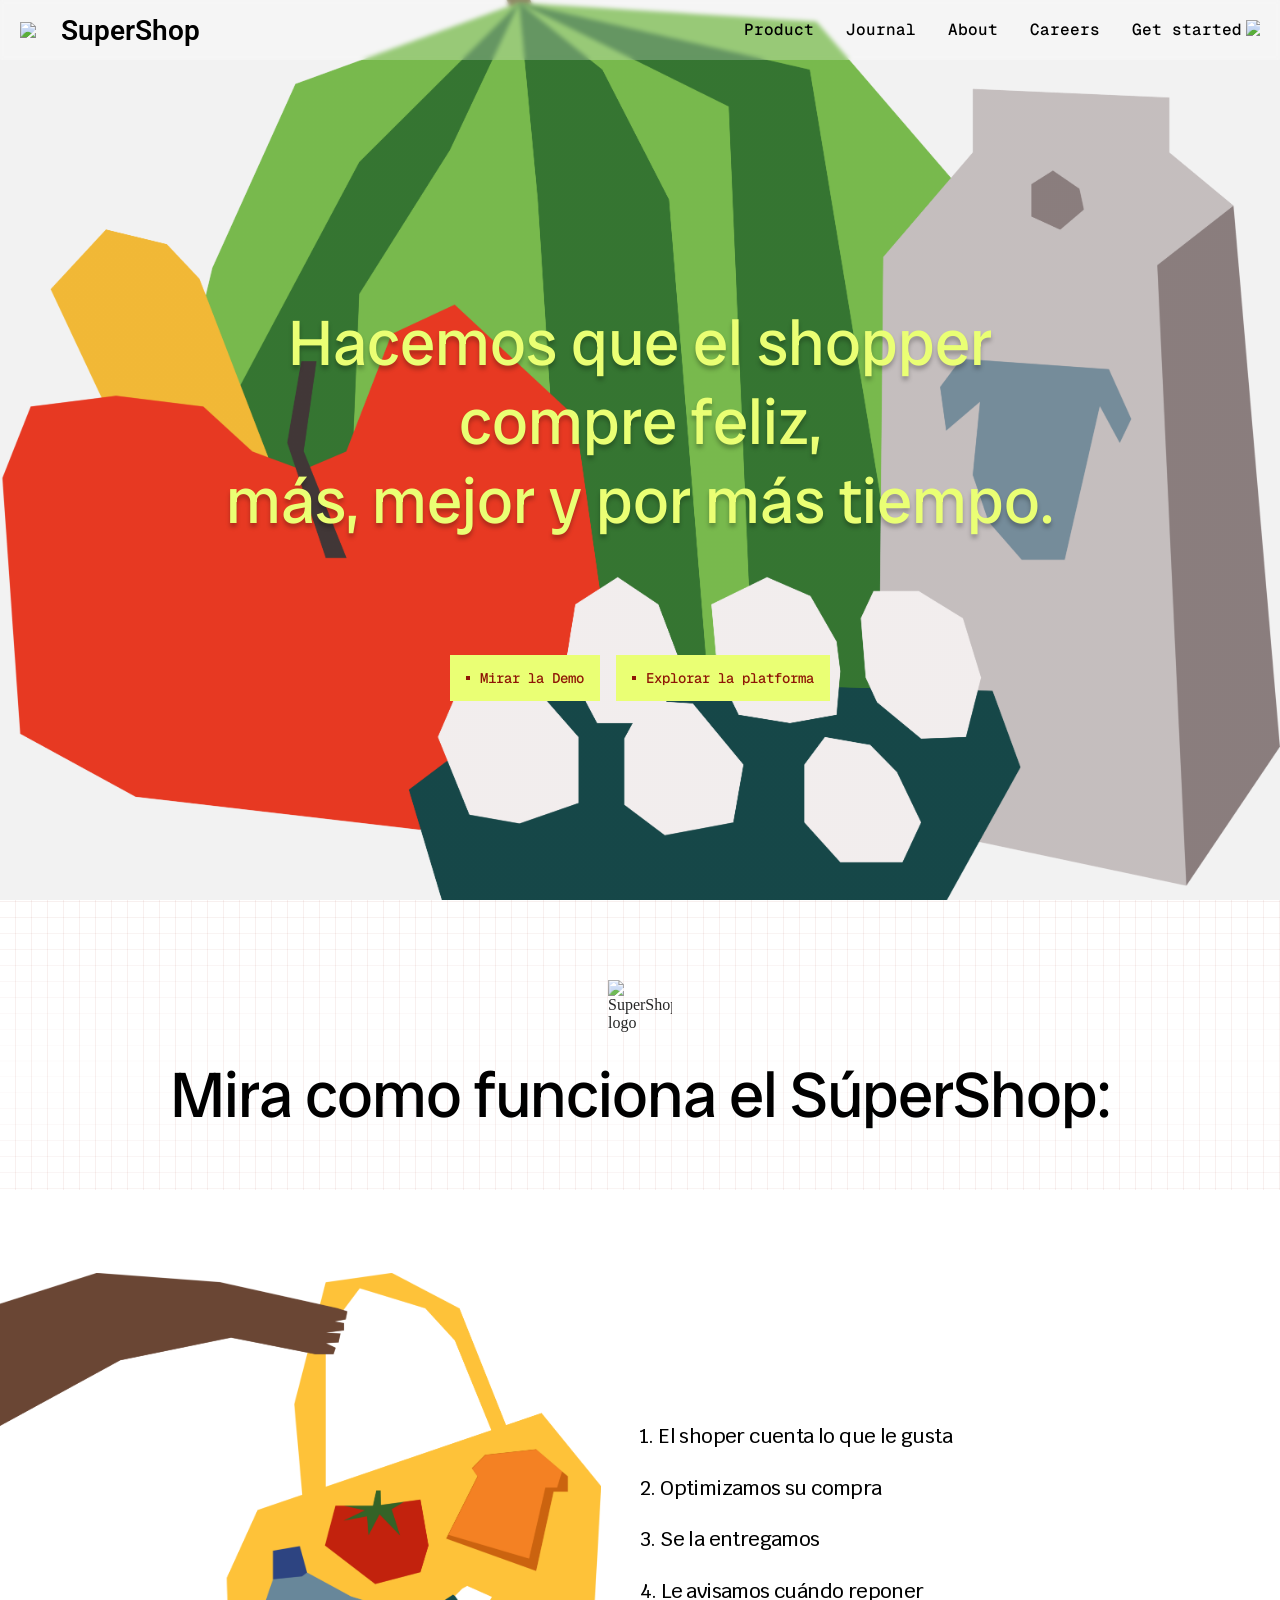
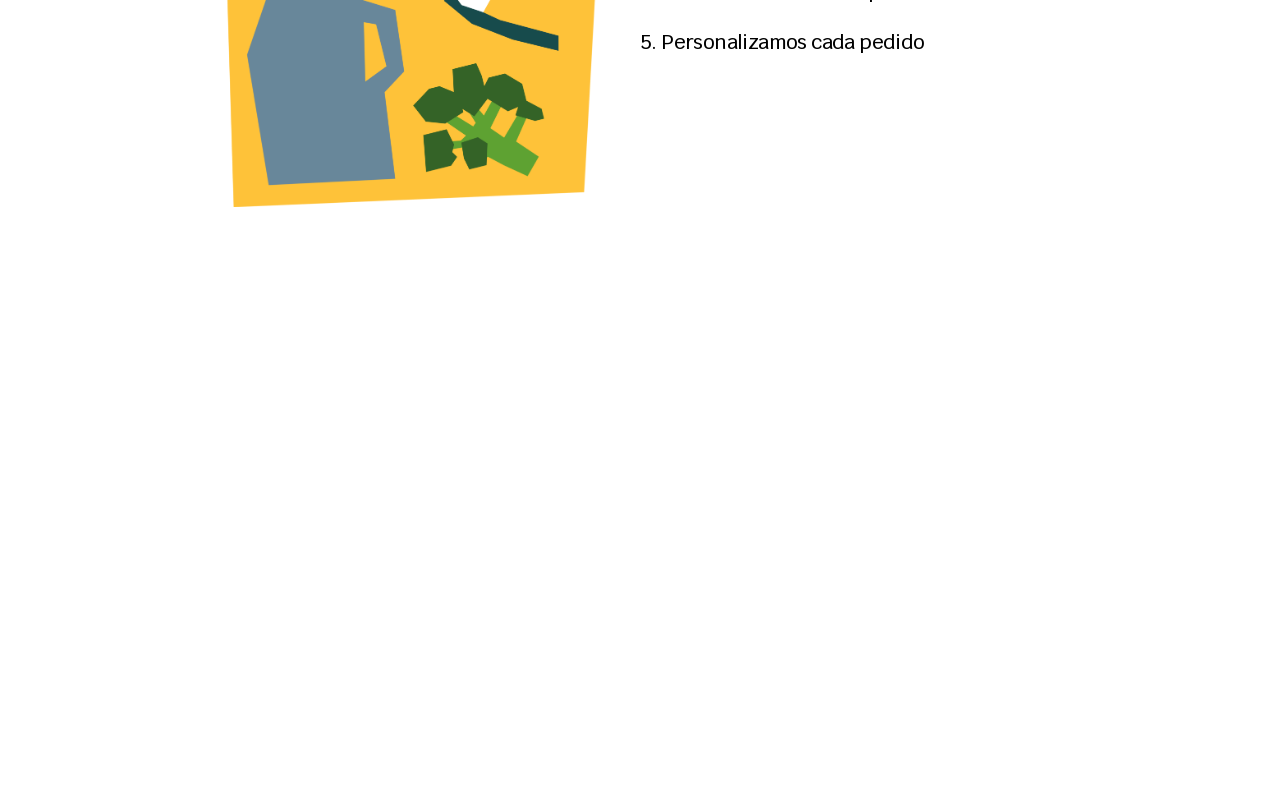
==== docs/index.html @ 5da5b6d5 "change name" ====
<!DOCTYPE html>
<html>
  <head>
    <meta name="viewport" content="width=device-width, initial-scale=1" />
    <meta charset="utf-8" />
    <link rel="icon" type="image/png" href="https://c.animaapp.com/Y5zUzjcR/img/group-23@6x.png" />
    <link rel="stylesheet" href="globals.css" />
    <link rel="stylesheet" href="styleguide.css" />
    <link rel="stylesheet" href="style.css" />
    <link rel="preload" as="image" href="pics/Group%204%20(12).png" />
    <link rel="preload" as="image" href="pics/Group%201-1.png" />
    <link rel="preload" as="image" href="pics/Group%209.png" />
  </head>
  <body>
    <div class="desktop" data-model-id="1:929">
      <div class="navigation">
        <div class="div">
          <img class="group" src="https://c.animaapp.com/Y5zUzjcR/img/group-23@6x.png" />
          <div class="text-wrapper">SuperShop</div>
        </div>
        <div class="navbar">
          <div class="text-wrapper-2">Product</div>
          <div class="text-wrapper-2">Journal</div>
          <div class="text-wrapper-2">About</div>
          <div class="text-wrapper-2">Careers</div>
          <div class="text-link">
            <div class="text-wrapper-2">Get started</div>
            <img class="arrow" src="https://c.animaapp.com/Y5zUzjcR/img/arrow.svg" />
          </div>
        </div>
      </div>
      <div class="hero">
        <div class="hero-information">
          <p class="hacemos-que-el">Hacemos que el shopper compre feliz,<br />más, mejor y por más tiempo.</p>
        </div>
        <div class="button-row">
          <a href="chat.html" class="button-primary">
            <div class="bullet"></div>
            <div class="request-a-demo">Mirar la Demo</div>
          </a>
          <div class="button-primary">
            <div class="bullet"></div>
            <div class="request-a-demo">Explorar la platforma</div>
          </div>
        </div>
      </div>
      <div class="main">
        <div class="heading-como">
          <img class="heading-como-img" src="https://c.animaapp.com/Y5zUzjcR/img/group-23@6x.png" alt="SuperShop logo" />
          <h2 class="heading-como-label">Mira como funciona el SúperShop:</h2>
<!--          <p class="heading-como-sub">Descubre el proceso simple que convierte compradores en clientes felices y recurrentes.</p>-->
        </div>
        <div class="footer-with-bag">
          <div class="frame">
            <p class="element-el-shoper-cunta-lo">
              1. El shoper cuenta lo que le gusta<br /><br />2. Optimizamos su compra<br /><br />3. Se la entregamos<br /><br />4.
              Le avisamos cuándo reponer<br /><br />5. Personalizamos cada pedido
            </p>
          </div>
        </div>
      </div>
      <div class="footer"></div>
    </div>
  </body>
</html>
---- docs/globals.css ----
@import url("https://cdnjs.cloudflare.com/ajax/libs/meyer-reset/2.0/reset.min.css");
@import url("https://fonts.googleapis.com/css?family=Radio+Canada+Big:var(--nav-link-font-weight),var(--heading-1-mari-font-weight)|Geist+Mono:var(--button-text-font-weight)|Krub:var(--heading-3-font-weight)|Roboto:600");
* {
  -webkit-font-smoothing: antialiased;
  box-sizing: border-box;
}
html,
body {
  margin: 0;
  padding: 0;
  width: 100%;
  min-height: 100%;
  overflow-x: hidden;
}
/* a blue color as a generic focus style */
button:focus-visible {
  outline: 2px solid #4a90e2 !important;
  outline: -webkit-focus-ring-color auto 5px !important;
}
a {
  text-decoration: none;
}
---- docs/styleguide.css ----
:root {
  --backgroundbackground-1: rgba(255, 255, 241, 1);
  --textheadline-1: rgba(234, 255, 116, 1);
  --textheadline-2: rgba(142, 22, 6, 1);
  --textbody-1: rgba(0, 0, 0, 1);
  --textparagraph-1: rgba(0, 0, 0, 1);
  --heading-1-mari-font-family: "Radio Canada Big", Helvetica;
  --heading-1-mari-font-weight: 400;
  --heading-1-mari-font-size: 80px;
  --heading-1-mari-letter-spacing: 0px;
  --heading-1-mari-line-height: 79px;
  --heading-1-mari-font-style: normal;
  --button-text-font-family: "Geist Mono", Helvetica;
  --button-text-font-weight: 500;
  --button-text-font-size: 14px;
  --button-text-letter-spacing: 0px;
  --button-text-line-height: 100%;
  --button-text-font-style: normal;
  --heading-3-font-family: "Krub", Helvetica;
  --heading-3-font-weight: 500;
  --heading-3-font-size: 20px;
  --heading-3-letter-spacing: -0.6px;
  --heading-3-line-height: 129.99999523162842%;
  --heading-3-font-style: normal;
  --nav-link-font-family: "Geist Mono", Helvetica;
  --nav-link-font-weight: 500;
  --nav-link-font-size: 16px;
  --nav-link-letter-spacing: 0px;
  --nav-link-line-height: 120.00000476837158%;
  --nav-link-font-style: normal;
}
---- docs/style.css ----
/* ── Background tuning ─────────────────────────────────────────────────────
   Change these variables to reposition/rescale each background image.
   position: "X Y"  e.g. "center", "50% 30%", "left top"
   size:     "cover" | "contain" | "80%" | "120% auto" etc.
   ───────────────────────────────────────────────────────────────────────── */
:root {
  /* Hero (Group 4 — vegetables) */
  --hero-bg-position: center center;
  --hero-bg-size:     cover;

  /* "Mira como funciona" section (Group 1-1 — grid pattern) */
  --como-bg-position: center center;
  --como-bg-size:     cover;

  /* Steps / list section (Group 9) */
  --steps-bg-size: 48% auto;
  --steps-bg-position: -2% center;
  --steps-bg-repeat: no-repeat;

  /* Steps text position — tweak this to slide the text block left/right */
  --steps-text-margin-left: 50%;
}

.desktop .footer-with-bag {
  display: flex;
  flex-direction: column;
  min-height: 700px;
  align-items: center;
  justify-content: center;
  gap: 10px;
  padding: 80px 20px;
  position: relative;
  align-self: stretch;
  width: 100%;
  background-image: url("pics/Group%209.png");
  background-size: var(--steps-bg-size);
  background-position: var(--steps-bg-position);
  background-repeat: var(--steps-bg-repeat);
}

.desktop .hero {
  width: 100%;
  min-height: 100svh;
  gap: 10px;
  background-image: linear-gradient(0deg, rgba(0,0,0,0.05), rgba(0,0,0,0.05)),
    url("pics/Group%204%20(12).png");
  background-size: var(--hero-bg-size);
  background-position: var(--hero-bg-position);
  will-change: transform;
  display: flex;
  flex-direction: column;
  align-items: center;
  justify-content: center;
  position: relative;
  padding: 80px 20px 40px;
  box-sizing: border-box;
}

.desktop .hero-information {
  width: 100%;
  max-width: 900px;
  gap: 20px;
  padding: 0 20px;
  display: flex;
  flex-direction: column;
  align-items: center;
  justify-content: center;
  position: relative;
}

.desktop .hacemos-que-el {
  position: relative;
  width: 100%;
  max-width: 860px;
  text-shadow: 0px 4px 4px #00000040;
  font-family: var(--heading-1-mari-font-family);
  font-weight: var(--heading-1-mari-font-weight);
  color: var(--textheadline-1);
  font-size: clamp(2rem, 5vw, var(--heading-1-mari-font-size));
  text-align: center;
  letter-spacing: var(--heading-1-mari-letter-spacing);
  line-height: var(--heading-1-mari-line-height);
  font-style: var(--heading-1-mari-font-style);
}

.desktop .button-row {
  gap: 16px;
  display: inline-flex;
  align-items: center;
  position: relative;
  flex: 0 0 auto;
  margin-top: 40px;
}

.desktop .button-primary {
  justify-content: center;
  gap: 10px;
  padding: 16px;
  background-color: var(--textheadline-1);
  display: inline-flex;
  align-items: center;
  text-decoration: none;
  position: relative;
  flex: 0 0 auto;
  cursor: pointer;
  transition: transform 0.2s ease, box-shadow 0.2s ease;
}

.desktop .button-primary:hover {
  transform: scale(1.07);
  box-shadow: 0px 6px 16px rgba(0, 0, 0, 0.25);
}

.desktop .button-primary:active {
  transform: scale(1.03);
}

.desktop .bullet {
  position: relative;
  width: 4px;
  height: 4px;
  background-color: var(--textheadline-2);
  aspect-ratio: 1;
}

.desktop .request-a-demo {
  position: relative;
  width: fit-content;
  font-family: var(--button-text-font-family);
  font-weight: var(--button-text-font-weight);
  color: var(--textheadline-2);
  font-size: var(--button-text-font-size);
  letter-spacing: var(--button-text-letter-spacing);
  line-height: var(--button-text-line-height);
  white-space: nowrap;
  font-style: var(--button-text-font-style);
}

.desktop .main {
  display: flex;
  flex-direction: column;
  align-items: flex-start;
  position: relative;
  align-self: stretch;
  width: 100%;
  flex: 0 0 auto;
}

.desktop .heading-como {
  position: relative;
  width: 100%;
  flex: 0 0 auto;
  display: flex;
  flex-direction: column;
  align-items: center;
  justify-content: center;
  gap: 20px;
  padding: 80px 40px 60px;
  background-image: url("pics/Group%201-1.png");
  background-size: var(--como-bg-size);
  background-position: var(--como-bg-position);
  will-change: transform;
}

.desktop .heading-como-img {
  width: 64px;
  height: auto;
  margin-bottom: 8px;
  opacity: 0.85;
}

.desktop .heading-como-label {
  font-family: var(--heading-1-mari-font-family);
  font-weight: 400;
  font-size: clamp(2rem, 5vw, 64px);
  line-height: 1.1;
  letter-spacing: -1px;
  color: #000000;
  text-align: center;
  margin: 0;
}

.desktop .heading-como-sub {
  font-family: var(--heading-3-font-family);
  font-weight: var(--heading-3-font-weight);
  font-size: 20px;
  line-height: 1.5;
  color: var(--textparagraph-1);
  text-align: center;
  max-width: 600px;
  margin: 0;
  opacity: 0.8;
}

.desktop .footer-with-bag {
  display: flex;
  flex-direction: column;
  min-height: 700px;
  align-items: center;
  justify-content: center;
  gap: 10px;
  padding: 80px 20px;
  position: relative;
  align-self: stretch;
  width: 100%;
  background-image: url("pics/Group%209.png");
  background-size: var(--steps-bg-size);
  background-position: var(--steps-bg-position);
  will-change: transform;
}

.desktop .frame {
  display: flex;
  justify-content: flex-end;
  padding: 0 5%;
  align-self: stretch;
  width: 100%;
  align-items: center;
  position: relative;
  flex: 0 0 auto;
}

.desktop .element-el-shoper-cunta-lo {
  position: relative;
  width: 100%;
  max-width: 615px;
  margin-left: var(--steps-text-margin-left);
  font-family: var(--heading-3-font-family);
  font-weight: var(--heading-3-font-weight);
  color: var(--textbody-1);
  font-size: clamp(1rem, 2.5vw, var(--heading-3-font-size));
  letter-spacing: var(--heading-3-letter-spacing);
  line-height: var(--heading-3-line-height);
  font-style: var(--heading-3-font-style);
}

.desktop .footer {
  position: relative;
  align-self: stretch;
  width: 100%;
  min-height: 300px;
  height: clamp(300px, 40vw, 666px);
  background-image: url(https://c.animaapp.com/Y5zUzjcR/img/footer.png);
  background-size: cover;
  background-position: 50% 50%;
}

.desktop .navigation {
  display: flex;
  width: 100%;
  min-height: 60px;
  align-items: center;
  justify-content: space-between;
  padding: 12px 20px;
  position: fixed;
  top: 0;
  left: 0;
  right: 0;
  background-color: #ffffff3d;
  backdrop-filter: blur(2px) brightness(100%);
  -webkit-backdrop-filter: blur(2px) brightness(100%);
  flex-wrap: wrap;
  gap: 10px;
  z-index: 100;
  box-sizing: border-box;
}

.desktop .div {
  display: inline-flex;
  height: auto;
  gap: 6px;
  align-items: center;
  position: relative;
  flex: 0 0 auto;
}

.desktop .group {
  position: relative;
  width: 35px;
  height: auto;
}

.desktop .text-wrapper {
  position: relative;
  width: fit-content;
  font-family: "Roboto", Helvetica;
  font-weight: 600;
  color: var(--textbody-1);
  font-size: 28px;
  letter-spacing: 0;
  line-height: normal;
}

.desktop .navbar {
  display: flex;
  align-items: center;
  gap: 32px;
  position: relative;
  flex-wrap: wrap;
}

.desktop .text-wrapper-2 {
  position: relative;
  width: fit-content;
  font-family: var(--nav-link-font-family);
  font-weight: var(--nav-link-font-weight);
  color: var(--textparagraph-1);
  font-size: var(--nav-link-font-size);
  letter-spacing: var(--nav-link-letter-spacing);
  line-height: var(--nav-link-line-height);
  white-space: nowrap;
  font-style: var(--nav-link-font-style);
}

.desktop .text-link {
  display: inline-flex;
  align-items: center;
  justify-content: center;
  gap: 4px;
  position: relative;
  flex: 0 0 auto;
}

.desktop .arrow {
  position: relative;
  align-self: stretch;
  width: 14px;
}

/* ── Tablet (≤ 768px) ── */
@media (max-width: 768px) {
  .desktop .hacemos-que-el {
    font-size: clamp(1.5rem, 6vw, 2.5rem);
  }

  .desktop .button-row {
    flex-wrap: wrap;
    justify-content: center;
  }

  .desktop .heading-como {
    padding: 60px 20px 40px;
  }

  .desktop .navbar {
    gap: 10px;
  }

  .desktop .text-wrapper-2 {
    font-size: 13px;
  }

  .desktop .footer-with-bag {
    padding: 60px 20px;
    min-height: 400px;
  }
}

/* ── Mobile (≤ 480px) ── */
@media (max-width: 480px) {
  .desktop .hero {
    padding: 100px 16px 40px;
    min-height: 100svh;
  }

  .desktop .hacemos-que-el {
    font-size: clamp(1.25rem, 7vw, 2rem);
  }

  .desktop .button-row {
    flex-direction: column;
    width: 100%;
    align-items: stretch;
  }

  .desktop .button-primary {
    justify-content: center;
    width: 100%;
  }

  .desktop .navigation {
    padding: 10px 16px;
  }

  .desktop .navbar {
    gap: 8px;
  }

  .desktop .text-wrapper-2 {
    font-size: 12px;
  }

  .desktop .heading-como-label {
    font-size: clamp(1.6rem, 8vw, 2.5rem);
  }

  .desktop .heading-como-sub {
    font-size: 16px;
  }

  .desktop .footer-with-bag {
    min-height: 300px;
    padding: 40px 16px;
  }

  .desktop .element-el-shoper-cunta-lo {
    font-size: clamp(0.9rem, 4vw, 1.1rem);
  }
}
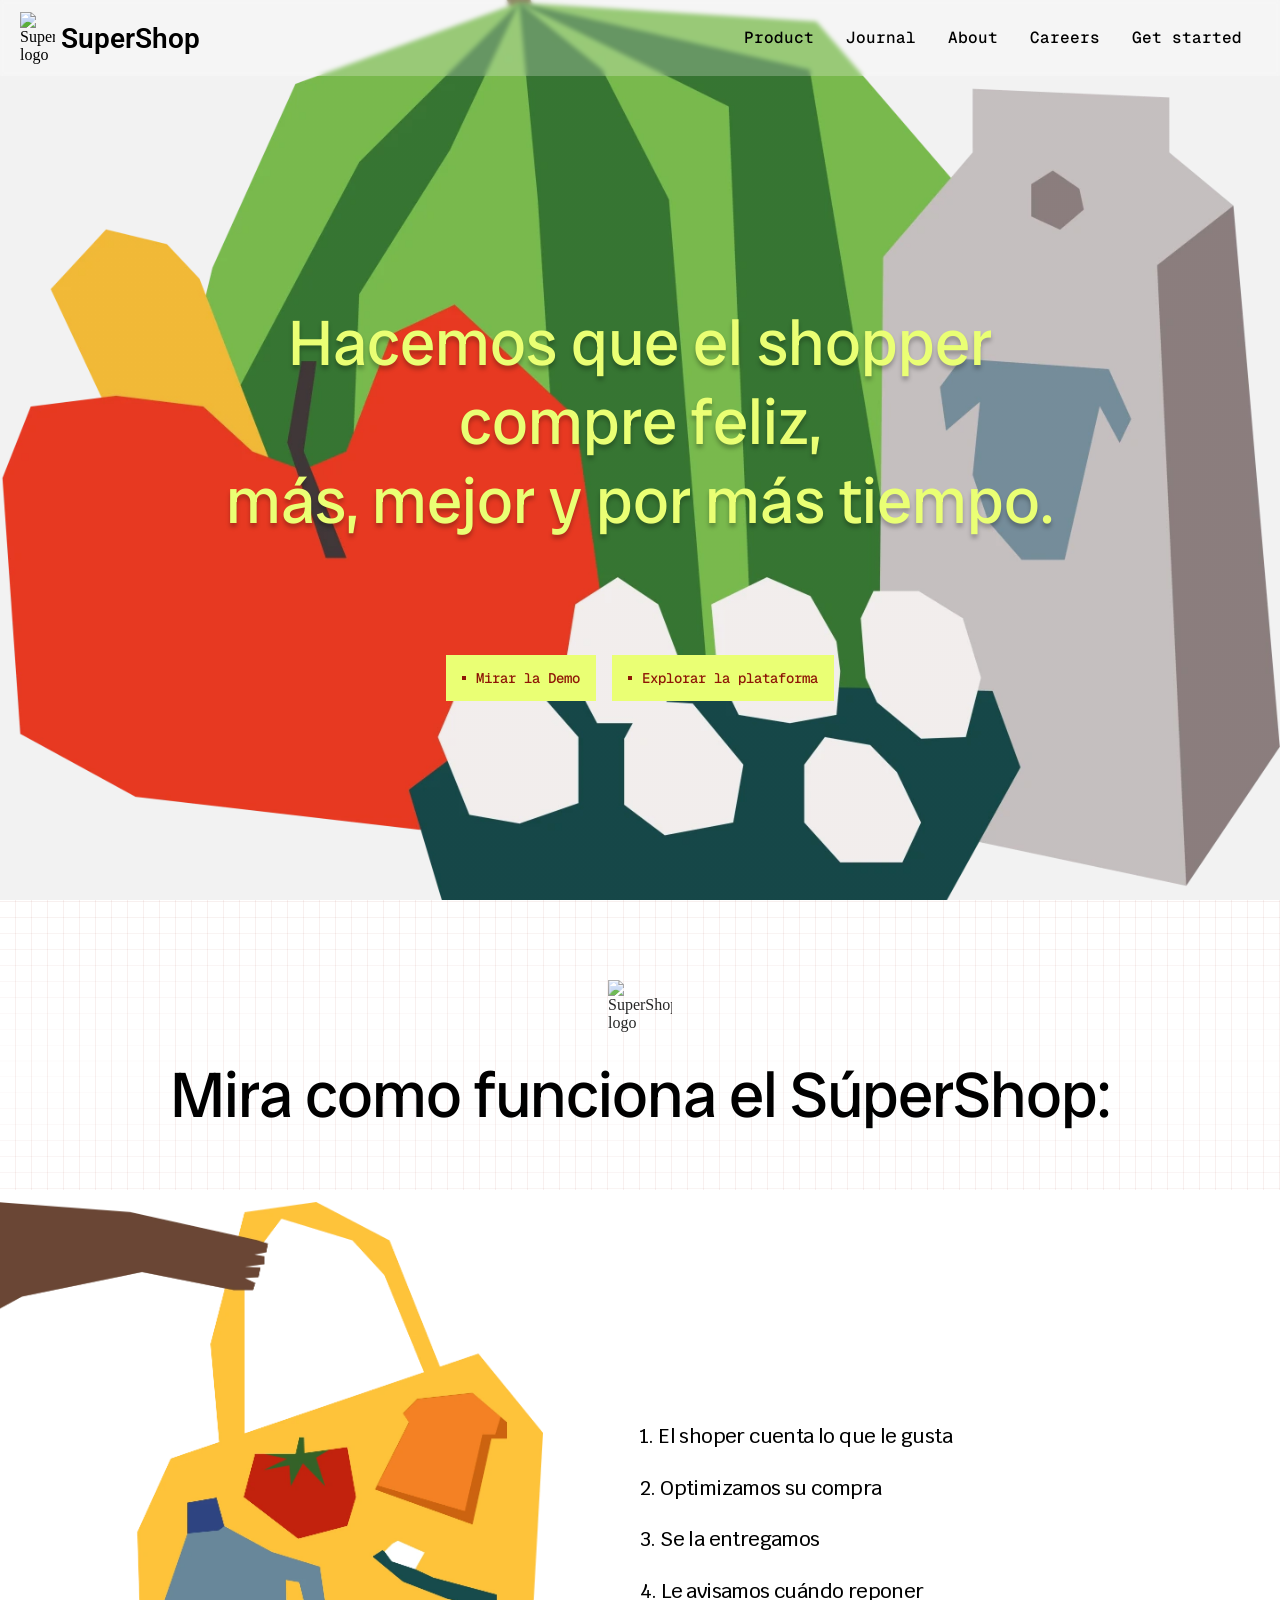
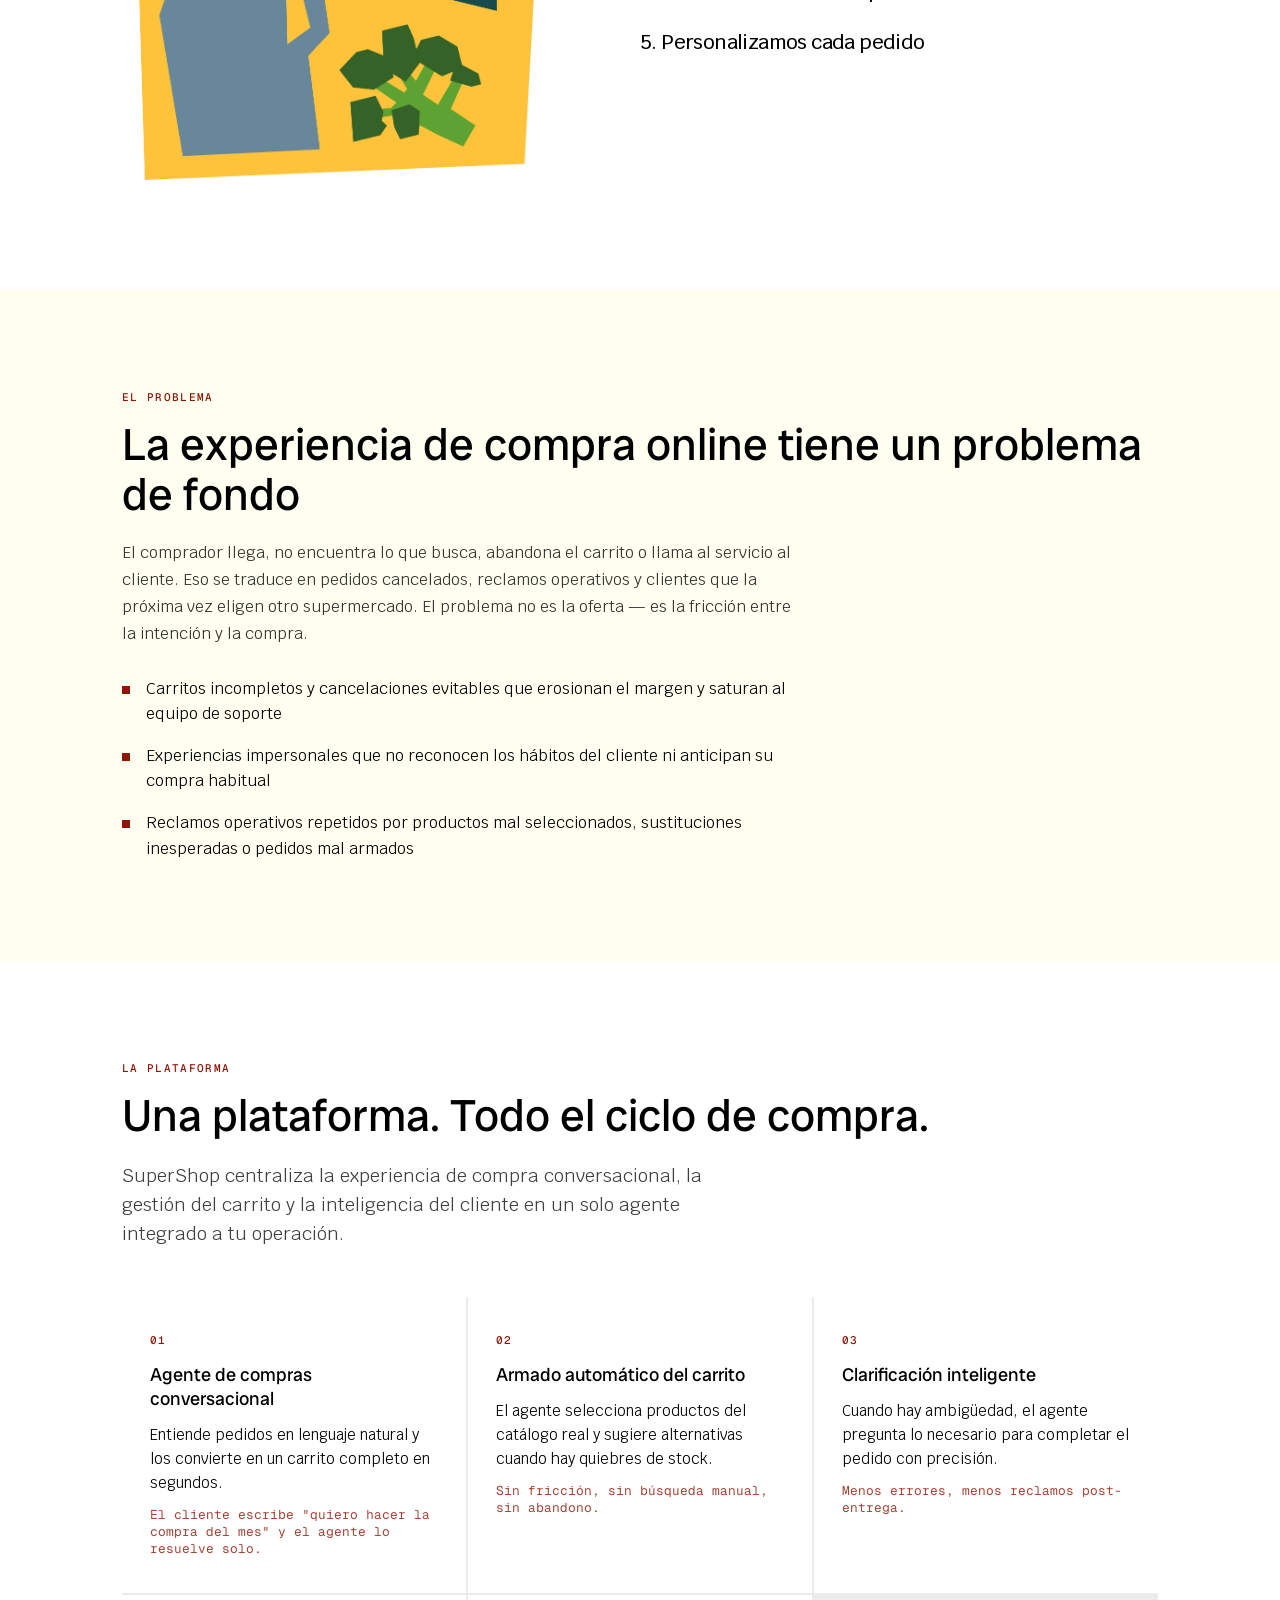
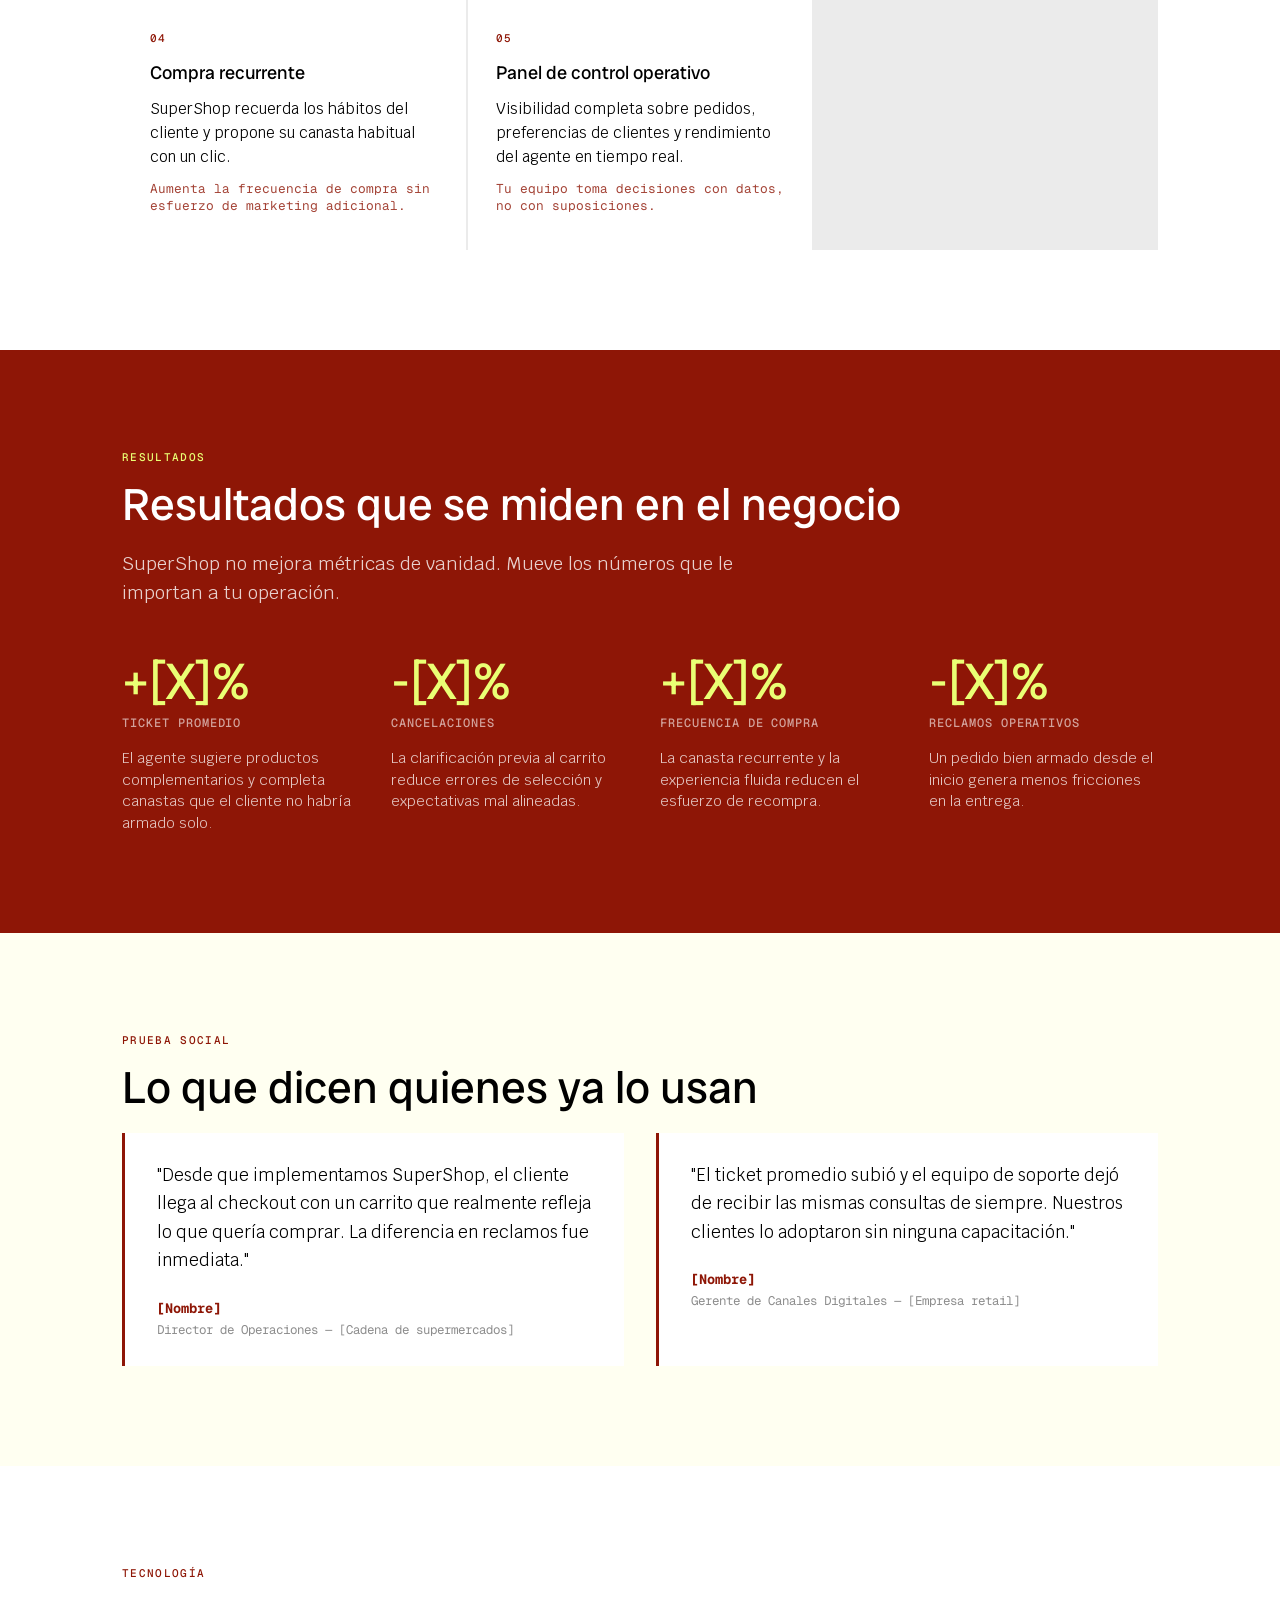
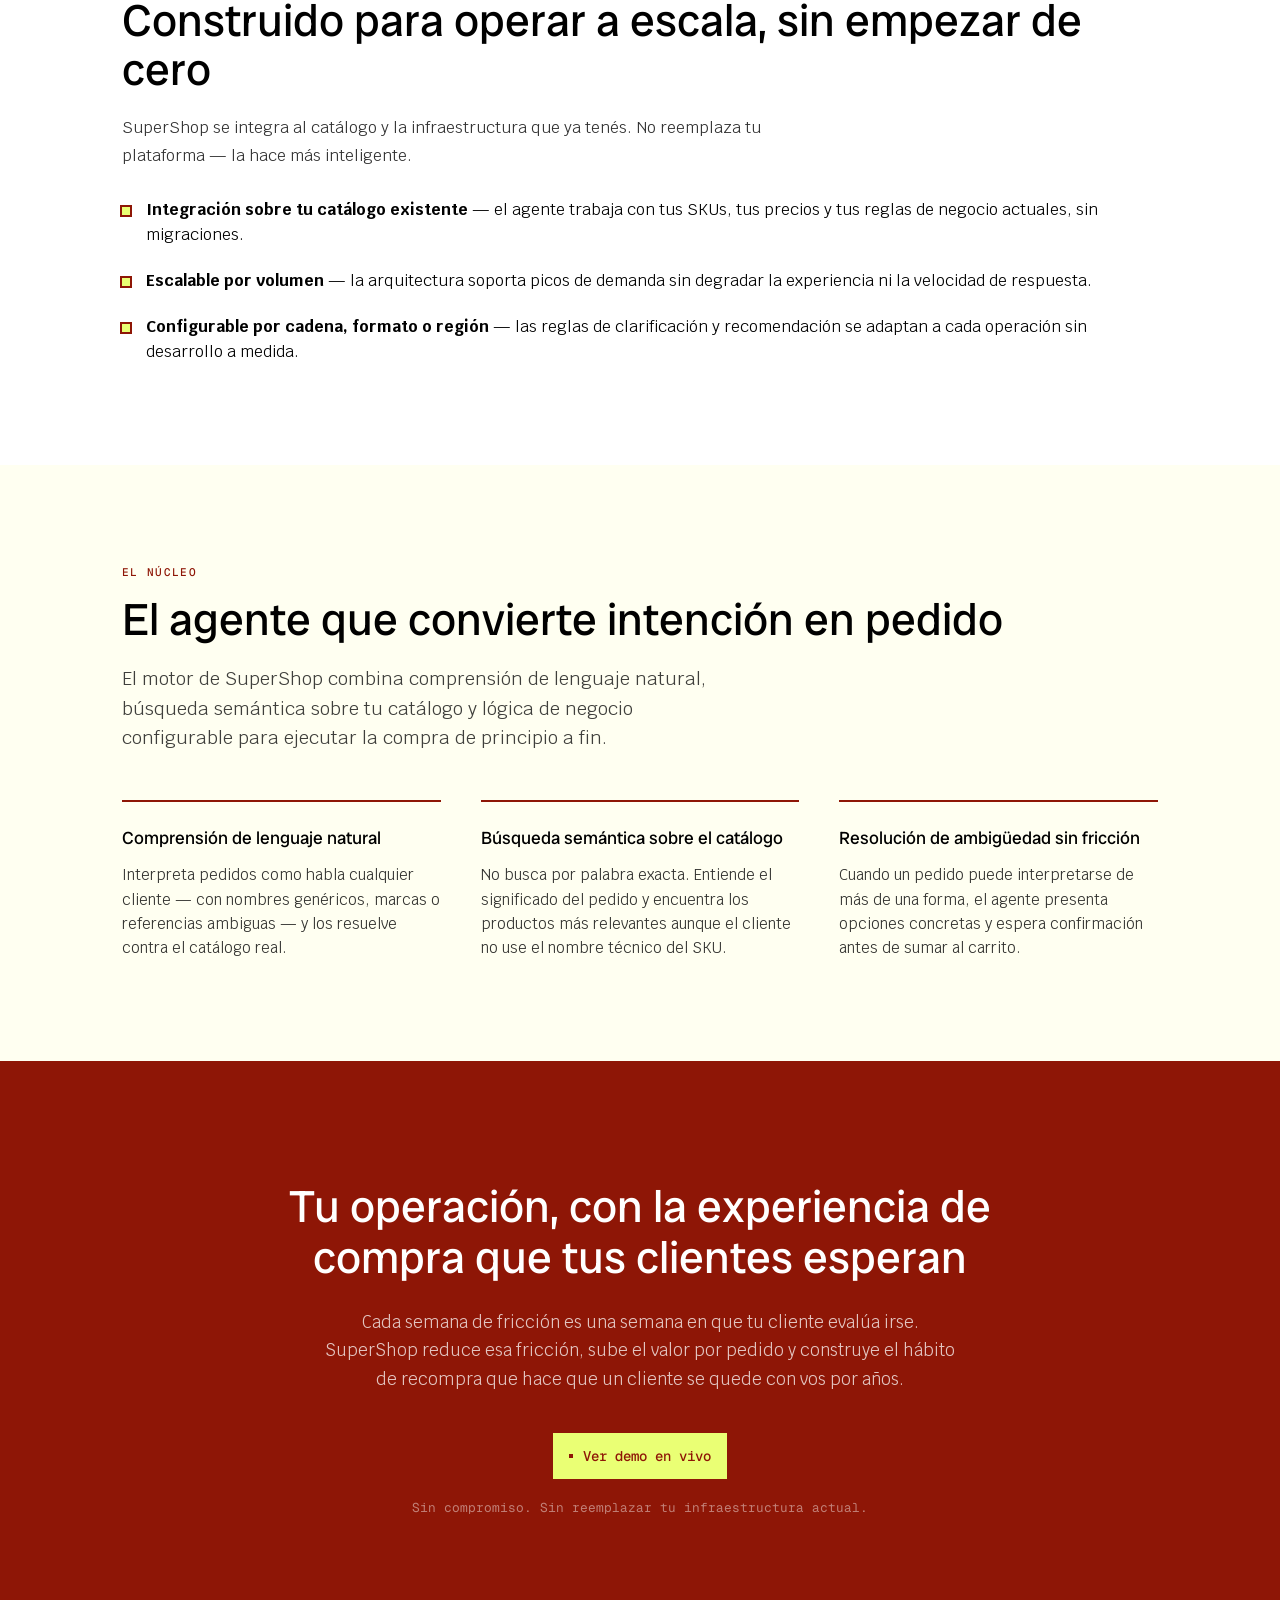
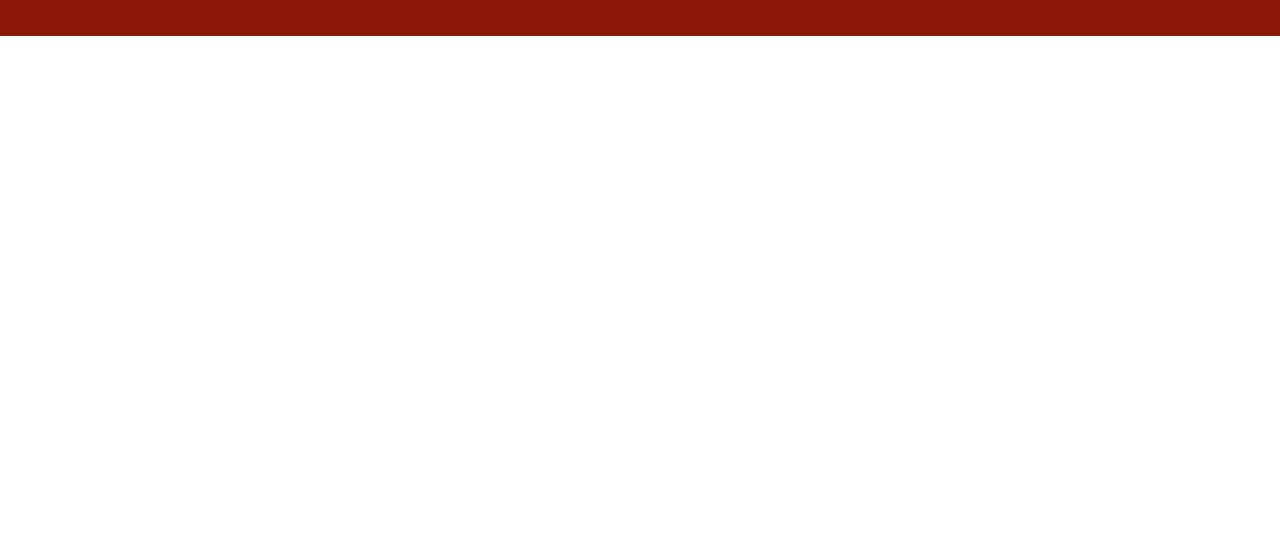
==== commit 94e886de: "Update docs" ====
--- a/docs/index.html
+++ b/docs/index.html
@@ -1,33 +1,34 @@
 <!DOCTYPE html>
-<html>
+<html lang="es">
   <head>
     <meta name="viewport" content="width=device-width, initial-scale=1" />
     <meta charset="utf-8" />
+    <title>SuperShop — Hacemos que el shopper compre feliz</title>
     <link rel="icon" type="image/png" href="https://c.animaapp.com/Y5zUzjcR/img/group-23@6x.png" />
     <link rel="stylesheet" href="globals.css" />
     <link rel="stylesheet" href="styleguide.css" />
     <link rel="stylesheet" href="style.css" />
-    <link rel="preload" as="image" href="pics/Group%204%20(12).png" />
-    <link rel="preload" as="image" href="pics/Group%201-1.png" />
+    <link rel="preload" as="image" href="pics/hero-1440.webp" type="image/webp" media="(min-width: 769px)" />
+    <link rel="preload" as="image" href="pics/hero-768.webp" type="image/webp" media="(max-width: 768px)" />
     <link rel="preload" as="image" href="pics/Group%209.png" />
   </head>
   <body>
     <div class="desktop" data-model-id="1:929">
       <div class="navigation">
         <div class="div">
-          <img class="group" src="https://c.animaapp.com/Y5zUzjcR/img/group-23@6x.png" />
+          <img class="group" src="https://c.animaapp.com/Y5zUzjcR/img/group-23@6x.png" alt="SuperShop logo" />
           <div class="text-wrapper">SuperShop</div>
         </div>
-        <div class="navbar">
-          <div class="text-wrapper-2">Product</div>
-          <div class="text-wrapper-2">Journal</div>
-          <div class="text-wrapper-2">About</div>
-          <div class="text-wrapper-2">Careers</div>
-          <div class="text-link">
-            <div class="text-wrapper-2">Get started</div>
-            <img class="arrow" src="https://c.animaapp.com/Y5zUzjcR/img/arrow.svg" />
-          </div>
-        </div>
+        <nav class="navbar" aria-label="Main navigation">
+          <a href="#" class="text-wrapper-2">Product</a>
+          <a href="#" class="text-wrapper-2">Journal</a>
+          <a href="#" class="text-wrapper-2">About</a>
+          <a href="#" class="text-wrapper-2">Careers</a>
+          <a href="chat.html" class="text-link">
+            <span class="text-wrapper-2">Get started</span>
+            <img class="arrow" src="https://c.animaapp.com/Y5zUzjcR/img/arrow.svg" alt="" aria-hidden="true" />
+          </a>
+        </nav>
       </div>
       <div class="hero">
         <div class="hero-information">
@@ -38,17 +39,16 @@
             <div class="bullet"></div>
             <div class="request-a-demo">Mirar la Demo</div>
           </a>
-          <div class="button-primary">
+          <button class="button-primary" type="button">
             <div class="bullet"></div>
-            <div class="request-a-demo">Explorar la platforma</div>
-          </div>
+            <div class="request-a-demo">Explorar la plataforma</div>
+          </button>
         </div>
       </div>
       <div class="main">
         <div class="heading-como">
           <img class="heading-como-img" src="https://c.animaapp.com/Y5zUzjcR/img/group-23@6x.png" alt="SuperShop logo" />
           <h2 class="heading-como-label">Mira como funciona el SúperShop:</h2>
-<!--          <p class="heading-como-sub">Descubre el proceso simple que convierte compradores en clientes felices y recurrentes.</p>-->
         </div>
         <div class="footer-with-bag">
           <div class="frame">
@@ -59,6 +59,170 @@
           </div>
         </div>
       </div>
+      <!-- Sección A — Problema -->
+      <section class="lp-problem">
+        <div class="lp-container">
+          <p class="lp-eyebrow">El problema</p>
+          <h2 class="lp-heading">La experiencia de compra online tiene un problema de fondo</h2>
+          <p class="lp-body">El comprador llega, no encuentra lo que busca, abandona el carrito o llama al servicio al cliente. Eso se traduce en pedidos cancelados, reclamos operativos y clientes que la próxima vez eligen otro supermercado. El problema no es la oferta — es la fricción entre la intención y la compra.</p>
+          <ul class="lp-bullets">
+            <li>Carritos incompletos y cancelaciones evitables que erosionan el margen y saturan al equipo de soporte</li>
+            <li>Experiencias impersonales que no reconocen los hábitos del cliente ni anticipan su compra habitual</li>
+            <li>Reclamos operativos repetidos por productos mal seleccionados, sustituciones inesperadas o pedidos mal armados</li>
+          </ul>
+        </div>
+      </section>
+
+      <!-- Sección B — Features -->
+      <section class="lp-features">
+        <div class="lp-container">
+          <p class="lp-eyebrow">La plataforma</p>
+          <h2 class="lp-heading">Una plataforma. Todo el ciclo de compra.</h2>
+          <p class="lp-subheading">SuperShop centraliza la experiencia de compra conversacional, la gestión del carrito y la inteligencia del cliente en un solo agente integrado a tu operación.</p>
+          <div class="lp-cards">
+            <div class="lp-card">
+              <span class="lp-card__num">01</span>
+              <h3 class="lp-card__title">Agente de compras conversacional</h3>
+              <p class="lp-card__body">Entiende pedidos en lenguaje natural y los convierte en un carrito completo en segundos.</p>
+              <p class="lp-card__support">El cliente escribe "quiero hacer la compra del mes" y el agente lo resuelve solo.</p>
+            </div>
+            <div class="lp-card">
+              <span class="lp-card__num">02</span>
+              <h3 class="lp-card__title">Armado automático del carrito</h3>
+              <p class="lp-card__body">El agente selecciona productos del catálogo real y sugiere alternativas cuando hay quiebres de stock.</p>
+              <p class="lp-card__support">Sin fricción, sin búsqueda manual, sin abandono.</p>
+            </div>
+            <div class="lp-card">
+              <span class="lp-card__num">03</span>
+              <h3 class="lp-card__title">Clarificación inteligente</h3>
+              <p class="lp-card__body">Cuando hay ambigüedad, el agente pregunta lo necesario para completar el pedido con precisión.</p>
+              <p class="lp-card__support">Menos errores, menos reclamos post-entrega.</p>
+            </div>
+            <div class="lp-card">
+              <span class="lp-card__num">04</span>
+              <h3 class="lp-card__title">Compra recurrente</h3>
+              <p class="lp-card__body">SuperShop recuerda los hábitos del cliente y propone su canasta habitual con un clic.</p>
+              <p class="lp-card__support">Aumenta la frecuencia de compra sin esfuerzo de marketing adicional.</p>
+            </div>
+            <div class="lp-card">
+              <span class="lp-card__num">05</span>
+              <h3 class="lp-card__title">Panel de control operativo</h3>
+              <p class="lp-card__body">Visibilidad completa sobre pedidos, preferencias de clientes y rendimiento del agente en tiempo real.</p>
+              <p class="lp-card__support">Tu equipo toma decisiones con datos, no con suposiciones.</p>
+            </div>
+          </div>
+        </div>
+      </section>
+
+      <!-- Sección C — Métricas -->
+      <section class="lp-metrics">
+        <div class="lp-container">
+          <p class="lp-eyebrow lp-eyebrow--light">Resultados</p>
+          <h2 class="lp-heading lp-heading--light">Resultados que se miden en el negocio</h2>
+          <p class="lp-subheading lp-subheading--light">SuperShop no mejora métricas de vanidad. Mueve los números que le importan a tu operación.</p>
+          <div class="lp-metrics__grid">
+            <div class="lp-metric">
+              <span class="lp-metric__num">+[X]%</span>
+              <span class="lp-metric__label">ticket promedio</span>
+              <p class="lp-metric__desc">El agente sugiere productos complementarios y completa canastas que el cliente no habría armado solo.</p>
+            </div>
+            <div class="lp-metric">
+              <span class="lp-metric__num">-[X]%</span>
+              <span class="lp-metric__label">cancelaciones</span>
+              <p class="lp-metric__desc">La clarificación previa al carrito reduce errores de selección y expectativas mal alineadas.</p>
+            </div>
+            <div class="lp-metric">
+              <span class="lp-metric__num">+[X]%</span>
+              <span class="lp-metric__label">frecuencia de compra</span>
+              <p class="lp-metric__desc">La canasta recurrente y la experiencia fluida reducen el esfuerzo de recompra.</p>
+            </div>
+            <div class="lp-metric">
+              <span class="lp-metric__num">-[X]%</span>
+              <span class="lp-metric__label">reclamos operativos</span>
+              <p class="lp-metric__desc">Un pedido bien armado desde el inicio genera menos fricciones en la entrega.</p>
+            </div>
+          </div>
+        </div>
+      </section>
+
+      <!-- Sección D — Testimonios -->
+      <section class="lp-testimonials">
+        <div class="lp-container">
+          <p class="lp-eyebrow">Prueba social</p>
+          <h2 class="lp-heading">Lo que dicen quienes ya lo usan</h2>
+          <div class="lp-testimonials__grid">
+            <blockquote class="lp-testimonial">
+              <p class="lp-testimonial__quote">"Desde que implementamos SuperShop, el cliente llega al checkout con un carrito que realmente refleja lo que quería comprar. La diferencia en reclamos fue inmediata."</p>
+              <footer class="lp-testimonial__footer">
+                <strong>[Nombre]</strong>
+                <span>Director de Operaciones — [Cadena de supermercados]</span>
+              </footer>
+            </blockquote>
+            <blockquote class="lp-testimonial">
+              <p class="lp-testimonial__quote">"El ticket promedio subió y el equipo de soporte dejó de recibir las mismas consultas de siempre. Nuestros clientes lo adoptaron sin ninguna capacitación."</p>
+              <footer class="lp-testimonial__footer">
+                <strong>[Nombre]</strong>
+                <span>Gerente de Canales Digitales — [Empresa retail]</span>
+              </footer>
+            </blockquote>
+          </div>
+        </div>
+      </section>
+
+      <!-- Sección E — Tecnología -->
+      <section class="lp-tech">
+        <div class="lp-container lp-tech__inner">
+          <div class="lp-tech__text">
+            <p class="lp-eyebrow">Tecnología</p>
+            <h2 class="lp-heading">Construido para operar a escala, sin empezar de cero</h2>
+            <p class="lp-body">SuperShop se integra al catálogo y la infraestructura que ya tenés. No reemplaza tu plataforma — la hace más inteligente.</p>
+            <ul class="lp-tech__bullets">
+              <li><strong>Integración sobre tu catálogo existente</strong> — el agente trabaja con tus SKUs, tus precios y tus reglas de negocio actuales, sin migraciones.</li>
+              <li><strong>Escalable por volumen</strong> — la arquitectura soporta picos de demanda sin degradar la experiencia ni la velocidad de respuesta.</li>
+              <li><strong>Configurable por cadena, formato o región</strong> — las reglas de clarificación y recomendación se adaptan a cada operación sin desarrollo a medida.</li>
+            </ul>
+          </div>
+        </div>
+      </section>
+
+      <!-- Sección F — Motor -->
+      <section class="lp-engine">
+        <div class="lp-container">
+          <p class="lp-eyebrow">El núcleo</p>
+          <h2 class="lp-heading">El agente que convierte intención en pedido</h2>
+          <p class="lp-subheading">El motor de SuperShop combina comprensión de lenguaje natural, búsqueda semántica sobre tu catálogo y lógica de negocio configurable para ejecutar la compra de principio a fin.</p>
+          <div class="lp-engine__grid">
+            <div class="lp-engine__block">
+              <h3 class="lp-engine__title">Comprensión de lenguaje natural</h3>
+              <p class="lp-engine__desc">Interpreta pedidos como habla cualquier cliente — con nombres genéricos, marcas o referencias ambiguas — y los resuelve contra el catálogo real.</p>
+            </div>
+            <div class="lp-engine__block">
+              <h3 class="lp-engine__title">Búsqueda semántica sobre el catálogo</h3>
+              <p class="lp-engine__desc">No busca por palabra exacta. Entiende el significado del pedido y encuentra los productos más relevantes aunque el cliente no use el nombre técnico del SKU.</p>
+            </div>
+            <div class="lp-engine__block">
+              <h3 class="lp-engine__title">Resolución de ambigüedad sin fricción</h3>
+              <p class="lp-engine__desc">Cuando un pedido puede interpretarse de más de una forma, el agente presenta opciones concretas y espera confirmación antes de sumar al carrito.</p>
+            </div>
+          </div>
+        </div>
+      </section>
+
+      <!-- Sección G — CTA final -->
+      <section class="lp-cta-final">
+        <div class="lp-container">
+          <h2 class="lp-cta-final__heading">Tu operación, con la experiencia de compra que tus clientes esperan</h2>
+          <p class="lp-cta-final__body">Cada semana de fricción es una semana en que tu cliente evalúa irse. SuperShop reduce esa fricción, sube el valor por pedido y construye el hábito de recompra que hace que un cliente se quede con vos por años.</p>
+          <div class="lp-cta-final__actions">
+            <a href="chat.html" class="button-primary">
+              <div class="bullet"></div>
+              <div class="request-a-demo">Ver demo en vivo</div>
+            </a>
+          </div>
+          <p class="lp-cta-final__reassurance">Sin compromiso. Sin reemplazar tu infraestructura actual.</p>
+        </div>
+      </section>
+
       <div class="footer"></div>
     </div>
   </body>
--- a/docs/globals.css
+++ b/docs/globals.css
@@ -1,5 +1,5 @@
 @import url("https://cdnjs.cloudflare.com/ajax/libs/meyer-reset/2.0/reset.min.css");
-@import url("https://fonts.googleapis.com/css?family=Radio+Canada+Big:var(--nav-link-font-weight),var(--heading-1-mari-font-weight)|Geist+Mono:var(--button-text-font-weight)|Krub:var(--heading-3-font-weight)|Roboto:600");
+@import url("https://fonts.googleapis.com/css2?family=Radio+Canada+Big:wght@400;500;700&family=Geist+Mono:wght@400;500;700&family=Krub:wght@400;500&family=Roboto:wght@600&family=DotGothic16&display=swap");
 * {
   -webkit-font-smoothing: antialiased;
   box-sizing: border-box;
@@ -12,11 +12,14 @@
   min-height: 100%;
   overflow-x: hidden;
 }
-/* a blue color as a generic focus style */
-button:focus-visible {
-  outline: 2px solid #4a90e2 !important;
-  outline: -webkit-focus-ring-color auto 5px !important;
-}
 a {
   text-decoration: none;
 }
+@media (prefers-reduced-motion: reduce) {
+  *, *::before, *::after {
+    animation-duration: 0.01ms !important;
+    animation-iteration-count: 1 !important;
+    transition-duration: 0.01ms !important;
+    scroll-behavior: auto !important;
+  }
+}
--- a/docs/style.css
+++ b/docs/style.css
@@ -13,8 +13,8 @@
   --como-bg-size:     cover;
 
   /* Steps / list section (Group 9) */
-  --steps-bg-size: 48% auto;
-  --steps-bg-position: -2% center;
+  --steps-bg-size: 52% auto;
+  --steps-bg-position: -20% 10%;
   --steps-bg-repeat: no-repeat;
 
   /* Steps text position — tweak this to slide the text block left/right */
@@ -32,7 +32,7 @@
   position: relative;
   align-self: stretch;
   width: 100%;
-  background-image: url("pics/Group%209.png");
+  background-image: image-set(url("pics/steps-1440.webp") type("image/webp"), url("pics/Group%209.png") type("image/png"));
   background-size: var(--steps-bg-size);
   background-position: var(--steps-bg-position);
   background-repeat: var(--steps-bg-repeat);
@@ -43,7 +43,7 @@
   min-height: 100svh;
   gap: 10px;
   background-image: linear-gradient(0deg, rgba(0,0,0,0.05), rgba(0,0,0,0.05)),
-    url("pics/Group%204%20(12).png");
+    image-set(url("pics/hero-1440.webp") type("image/webp"), url("pics/Group%204%20(12).png") type("image/png"));
   background-size: var(--hero-bg-size);
   background-position: var(--hero-bg-position);
   will-change: transform;
@@ -103,6 +103,8 @@
   position: relative;
   flex: 0 0 auto;
   cursor: pointer;
+  outline: none;
+  border: none;
   transition: transform 0.2s ease, box-shadow 0.2s ease;
 }
 
@@ -114,6 +116,7 @@
 .desktop .button-primary:active {
   transform: scale(1.03);
 }
+
 
 .desktop .bullet {
   position: relative;
@@ -175,7 +178,7 @@
   font-size: clamp(2rem, 5vw, 64px);
   line-height: 1.1;
   letter-spacing: -1px;
-  color: #000000;
+  color: var(--textbody-1);
   text-align: center;
   margin: 0;
 }
@@ -203,7 +206,7 @@
   position: relative;
   align-self: stretch;
   width: 100%;
-  background-image: url("pics/Group%209.png");
+  background-image: image-set(url("pics/steps-1440.webp") type("image/webp"), url("pics/Group%209.png") type("image/png"));
   background-size: var(--steps-bg-size);
   background-position: var(--steps-bg-position);
   will-change: transform;
@@ -233,6 +236,363 @@
   line-height: var(--heading-3-line-height);
   font-style: var(--heading-3-font-style);
 }
+
+/* ═══════════════════════════════════════════════════════════
+   LANDING PAGE SECTIONS
+   ═══════════════════════════════════════════════════════════ */
+
+.lp-container {
+  max-width: 1100px;
+  margin: 0 auto;
+  padding: 0 32px;
+}
+
+.lp-eyebrow {
+  font-family: var(--button-text-font-family);
+  font-size: 11px;
+  font-weight: 500;
+  letter-spacing: 0.12em;
+  text-transform: uppercase;
+  color: var(--textheadline-2);
+  margin: 0 0 16px;
+}
+
+.lp-eyebrow--light { color: var(--textheadline-1); }
+
+.lp-heading {
+  font-family: var(--heading-1-mari-font-family);
+  font-weight: 400;
+  font-size: clamp(1.9rem, 3.5vw, 3rem);
+  line-height: 1.1;
+  color: var(--textbody-1);
+  margin: 0 0 20px;
+}
+
+.lp-heading--light { color: #fff; }
+
+.lp-subheading {
+  font-family: var(--heading-3-font-family);
+  font-size: clamp(1rem, 1.5vw, 1.15rem);
+  font-weight: 400;
+  line-height: 1.6;
+  color: var(--textparagraph-1);
+  opacity: 0.75;
+  margin: 0 0 48px;
+  max-width: 620px;
+}
+
+.lp-subheading--light { color: #fff; opacity: 0.8; }
+
+.lp-body {
+  font-family: var(--heading-3-font-family);
+  font-size: 1rem;
+  line-height: 1.7;
+  color: var(--textparagraph-1);
+  opacity: 0.8;
+  margin: 0 0 28px;
+  max-width: 680px;
+}
+
+/* ── Sección A — Problema ── */
+.lp-problem {
+  background: var(--backgroundbackground-1);
+  padding: 100px 0;
+}
+
+.lp-bullets {
+  list-style: none;
+  padding: 0;
+  margin: 0;
+  display: flex;
+  flex-direction: column;
+  gap: 16px;
+  max-width: 700px;
+}
+
+.lp-bullets li {
+  font-family: var(--heading-3-font-family);
+  font-size: 1rem;
+  line-height: 1.6;
+  color: var(--textparagraph-1);
+  padding-left: 24px;
+  position: relative;
+}
+
+.lp-bullets li::before {
+  content: '';
+  position: absolute;
+  left: 0;
+  top: 10px;
+  width: 8px;
+  height: 8px;
+  background: var(--textheadline-2);
+}
+
+/* ── Sección B — Features ── */
+.lp-features {
+  background: #fff;
+  padding: 100px 0;
+}
+
+.lp-cards {
+  display: grid;
+  grid-template-columns: repeat(3, 1fr);
+  gap: 2px;
+  background: rgba(0,0,0,0.08);
+}
+
+.lp-card {
+  background: #fff;
+  padding: 36px 28px;
+}
+
+.lp-card__num {
+  display: block;
+  font-family: var(--button-text-font-family);
+  font-size: 11px;
+  font-weight: 500;
+  letter-spacing: 0.1em;
+  color: var(--textheadline-2);
+  margin-bottom: 16px;
+}
+
+.lp-card__title {
+  font-family: var(--heading-1-mari-font-family);
+  font-weight: 400;
+  font-size: 1.15rem;
+  color: var(--textbody-1);
+  margin: 0 0 12px;
+}
+
+.lp-card__body {
+  font-family: var(--heading-3-font-family);
+  font-size: 0.95rem;
+  line-height: 1.6;
+  color: var(--textparagraph-1);
+  margin: 0 0 10px;
+}
+
+.lp-card__support {
+  font-family: var(--button-text-font-family);
+  font-size: 0.8rem;
+  color: var(--textheadline-2);
+  margin: 0;
+  opacity: 0.8;
+}
+
+/* ── Sección C — Métricas ── */
+.lp-metrics {
+  background: var(--textheadline-2);
+  padding: 100px 0;
+}
+
+.lp-metrics__grid {
+  display: grid;
+  grid-template-columns: repeat(4, 1fr);
+  gap: 40px;
+}
+
+.lp-metric {
+  display: flex;
+  flex-direction: column;
+  gap: 8px;
+}
+
+.lp-metric__num {
+  font-family: var(--heading-1-mari-font-family);
+  font-size: clamp(2.5rem, 4vw, 3.5rem);
+  font-weight: 400;
+  color: var(--textheadline-1);
+  line-height: 1;
+}
+
+.lp-metric__label {
+  font-family: var(--button-text-font-family);
+  font-size: 12px;
+  font-weight: 500;
+  letter-spacing: 0.08em;
+  text-transform: uppercase;
+  color: rgba(255,255,255,0.6);
+}
+
+.lp-metric__desc {
+  font-family: var(--heading-3-font-family);
+  font-size: 0.9rem;
+  line-height: 1.5;
+  color: rgba(255,255,255,0.75);
+  margin: 8px 0 0;
+}
+
+/* ── Sección D — Testimonios ── */
+.lp-testimonials {
+  background: var(--backgroundbackground-1);
+  padding: 100px 0;
+}
+
+.lp-testimonials__grid {
+  display: grid;
+  grid-template-columns: 1fr 1fr;
+  gap: 32px;
+}
+
+.lp-testimonial {
+  border-left: 3px solid var(--textheadline-2);
+  padding: 28px 32px;
+  margin: 0;
+  background: #fff;
+}
+
+.lp-testimonial__quote {
+  font-family: var(--heading-3-font-family);
+  font-size: 1.05rem;
+  line-height: 1.7;
+  color: var(--textbody-1);
+  margin: 0 0 24px;
+}
+
+.lp-testimonial__footer {
+  display: flex;
+  flex-direction: column;
+  gap: 4px;
+}
+
+.lp-testimonial__footer strong {
+  font-family: var(--button-text-font-family);
+  font-size: 0.85rem;
+  color: var(--textheadline-2);
+}
+
+.lp-testimonial__footer span {
+  font-family: var(--button-text-font-family);
+  font-size: 0.78rem;
+  color: rgba(0,0,0,0.45);
+}
+
+/* ── Sección E — Tecnología ── */
+.lp-tech {
+  background: #fff;
+  padding: 100px 0;
+}
+
+.lp-tech__bullets {
+  list-style: none;
+  padding: 0;
+  margin: 0;
+  display: flex;
+  flex-direction: column;
+  gap: 20px;
+}
+
+.lp-tech__bullets li {
+  font-family: var(--heading-3-font-family);
+  font-size: 1rem;
+  line-height: 1.6;
+  color: var(--textparagraph-1);
+  padding-left: 24px;
+  position: relative;
+}
+
+.lp-tech__bullets li::before {
+  content: '';
+  position: absolute;
+  left: 0;
+  top: 10px;
+  width: 8px;
+  height: 8px;
+  background: var(--textheadline-1);
+  outline: 2px solid var(--textheadline-2);
+}
+
+/* ── Sección F — Motor ── */
+.lp-engine {
+  background: var(--backgroundbackground-1);
+  padding: 100px 0;
+}
+
+.lp-engine__grid {
+  display: grid;
+  grid-template-columns: repeat(3, 1fr);
+  gap: 40px;
+}
+
+.lp-engine__block {
+  border-top: 2px solid var(--textheadline-2);
+  padding-top: 24px;
+}
+
+.lp-engine__title {
+  font-family: var(--heading-1-mari-font-family);
+  font-weight: 400;
+  font-size: 1.1rem;
+  color: var(--textbody-1);
+  margin: 0 0 14px;
+}
+
+.lp-engine__desc {
+  font-family: var(--heading-3-font-family);
+  font-size: 0.95rem;
+  line-height: 1.6;
+  color: var(--textparagraph-1);
+  opacity: 0.8;
+  margin: 0;
+}
+
+/* ── Sección G — CTA final ── */
+.lp-cta-final {
+  background: var(--textheadline-2);
+  padding: 120px 0;
+  text-align: center;
+}
+
+.lp-cta-final__heading {
+  font-family: var(--heading-1-mari-font-family);
+  font-weight: 400;
+  font-size: clamp(2rem, 3.5vw, 3rem);
+  color: #fff;
+  margin: 0 auto 24px;
+  max-width: 800px;
+  line-height: 1.15;
+}
+
+.lp-cta-final__body {
+  font-family: var(--heading-3-font-family);
+  font-size: 1.05rem;
+  line-height: 1.7;
+  color: rgba(255,255,255,0.75);
+  margin: 0 auto 40px;
+  max-width: 640px;
+}
+
+.lp-cta-final__actions {
+  display: flex;
+  justify-content: center;
+  margin-bottom: 20px;
+}
+
+.lp-cta-final__reassurance {
+  font-family: var(--button-text-font-family);
+  font-size: 0.8rem;
+  color: rgba(255,255,255,0.45);
+  margin: 0;
+}
+
+/* ── Responsive landing sections ── */
+@media (max-width: 900px) {
+  .lp-cards { grid-template-columns: repeat(2, 1fr); }
+  .lp-metrics__grid { grid-template-columns: repeat(2, 1fr); }
+  .lp-engine__grid { grid-template-columns: 1fr; gap: 28px; }
+}
+
+@media (max-width: 640px) {
+  .lp-problem, .lp-features, .lp-metrics, .lp-testimonials,
+  .lp-tech, .lp-engine, .lp-cta-final { padding: 64px 0; }
+  .lp-container { padding: 0 20px; }
+  .lp-cards { grid-template-columns: 1fr; }
+  .lp-metrics__grid { grid-template-columns: 1fr 1fr; }
+  .lp-testimonials__grid { grid-template-columns: 1fr; }
+}
+
+/* ─────────────────────────────────────────────────────────── */
 
 .desktop .footer {
   position: relative;
@@ -310,7 +670,11 @@
   line-height: var(--nav-link-line-height);
   white-space: nowrap;
   font-style: var(--nav-link-font-style);
-}
+  transition: opacity 0.15s ease;
+}
+
+a.text-wrapper-2:hover,
+a.text-wrapper-2:focus-visible { opacity: 0.65; }
 
 .desktop .text-link {
   display: inline-flex;
@@ -319,12 +683,27 @@
   gap: 4px;
   position: relative;
   flex: 0 0 auto;
-}
+  cursor: pointer;
+  transition: opacity 0.15s ease;
+}
+
+.desktop .text-link:hover { opacity: 0.7; }
 
 .desktop .arrow {
   position: relative;
   align-self: stretch;
   width: 14px;
+}
+
+/* ── Mobile WebP sources ── */
+@media (max-width: 768px) {
+  .desktop .hero {
+    background-image: linear-gradient(0deg, rgba(0,0,0,0.05), rgba(0,0,0,0.05)),
+      image-set(url("pics/hero-768.webp") type("image/webp"), url("pics/Group%204%20(12).png") type("image/png"));
+  }
+  .desktop .footer-with-bag {
+    background-image: image-set(url("pics/steps-768.webp") type("image/webp"), url("pics/Group%209.png") type("image/png"));
+  }
 }
 
 /* ── Tablet (≤ 768px) ── */
